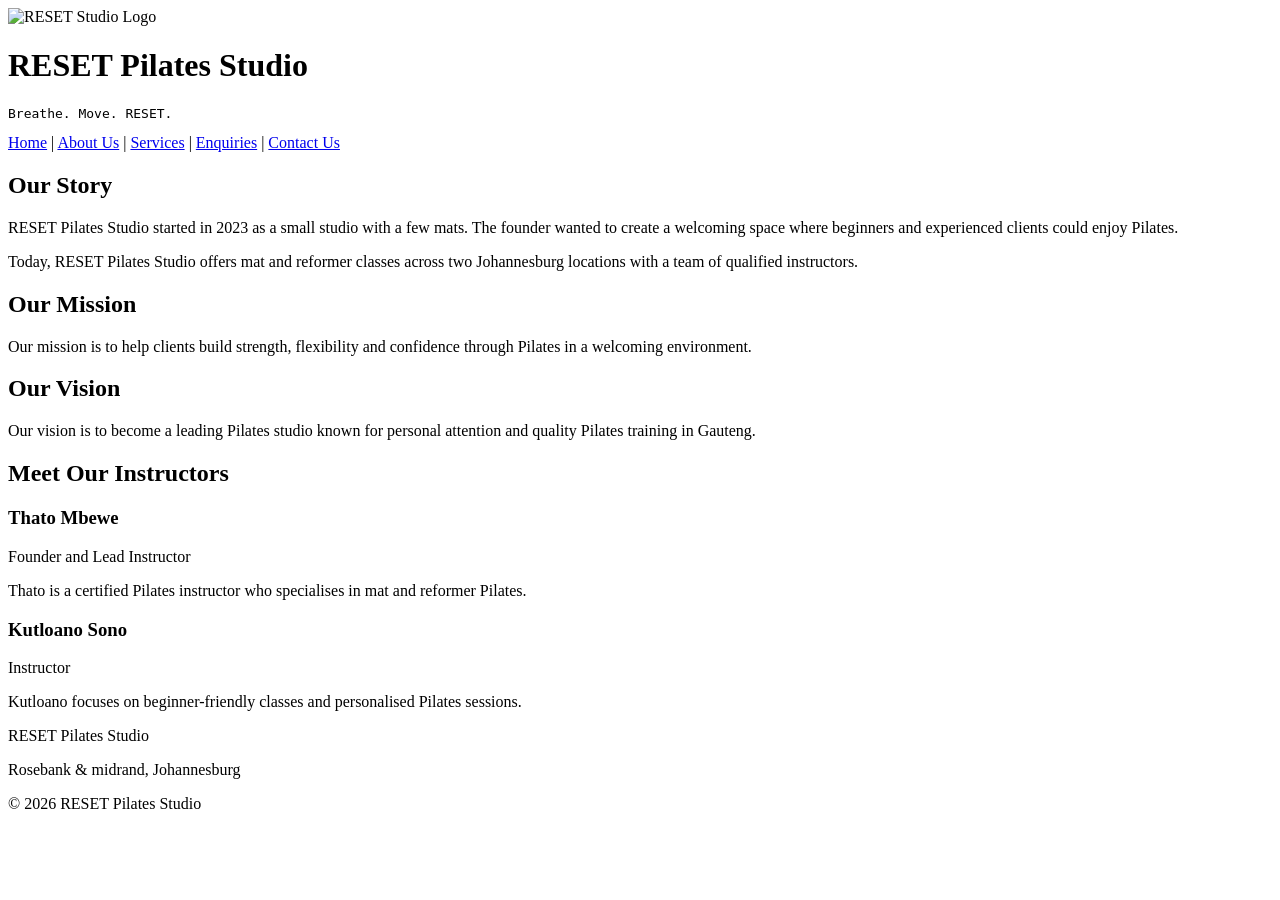
==== about.html @ e607b6fb "Add files via upload" ====
<!DOCTYPE html>
<html lang="en">

<head>
    <meta charset="UTF-8">
    <meta name="viewport" content="width=device-width, initial-scale=1.0">
    <title>RESET Pilates Studio - About Us</title>
</head>

<body>

    <header>
        <!-- Logo -->
        <img src="images/studiologo.png" alt="RESET Studio Logo">


        <h1>RESET Pilates Studio</h1>
        <pre>Breathe. Move. RESET.</pre>

        <nav>
            <a href="index.html">Home</a> |
            <a href="about.html">About Us</a> |
            <a href="services.html">Services</a> |
            <a href="enquiries.html">Enquiries</a> |
            <a href="contact.html">Contact Us</a>
        </nav>

    </header>

    <main>

        
            <h2>Our Story</h2>

            <p>
                RESET Pilates Studio started in 2023 as a small studio
                with a few mats. The founder wanted to create a welcoming
                space where beginners and experienced clients could enjoy
                Pilates.
            </p>

            <p>
                Today, RESET Pilates Studio offers mat and reformer classes
                across two Johannesburg locations with a team of qualified
                instructors.
            </p>

        

        
            <h2>Our Mission</h2>

            <p>
                Our mission is to help clients build strength, flexibility
                and confidence through Pilates in a welcoming environment.
            </p>

        

        
            <h2>Our Vision</h2>

            <p>
                Our vision is to become a leading Pilates studio known for
                personal attention and quality Pilates training in Gauteng.
            </p>

        
               <!-- Introducing the founder and the instructor -->
        
            <h2>Meet Our Instructors</h2>

            <h3>Thato Mbewe</h3>
            <p>Founder and Lead Instructor</p>
            <p>
                Thato is a certified Pilates instructor who specialises
                in mat and reformer Pilates.
            </p>

            <h3>Kutloano Sono</h3>
            <p>Instructor</p>
            <p>
                Kutloano focuses on beginner-friendly classes and personalised
                Pilates sessions.
            </p>

        

    </main>

    <footer>
        <!-- Address -->
        <p>RESET Pilates Studio</p>
        <p>Rosebank & midrand, Johannesburg</p>
        <p>&copy; 2026 RESET Pilates Studio</p>
    </footer>

</body>

</html>
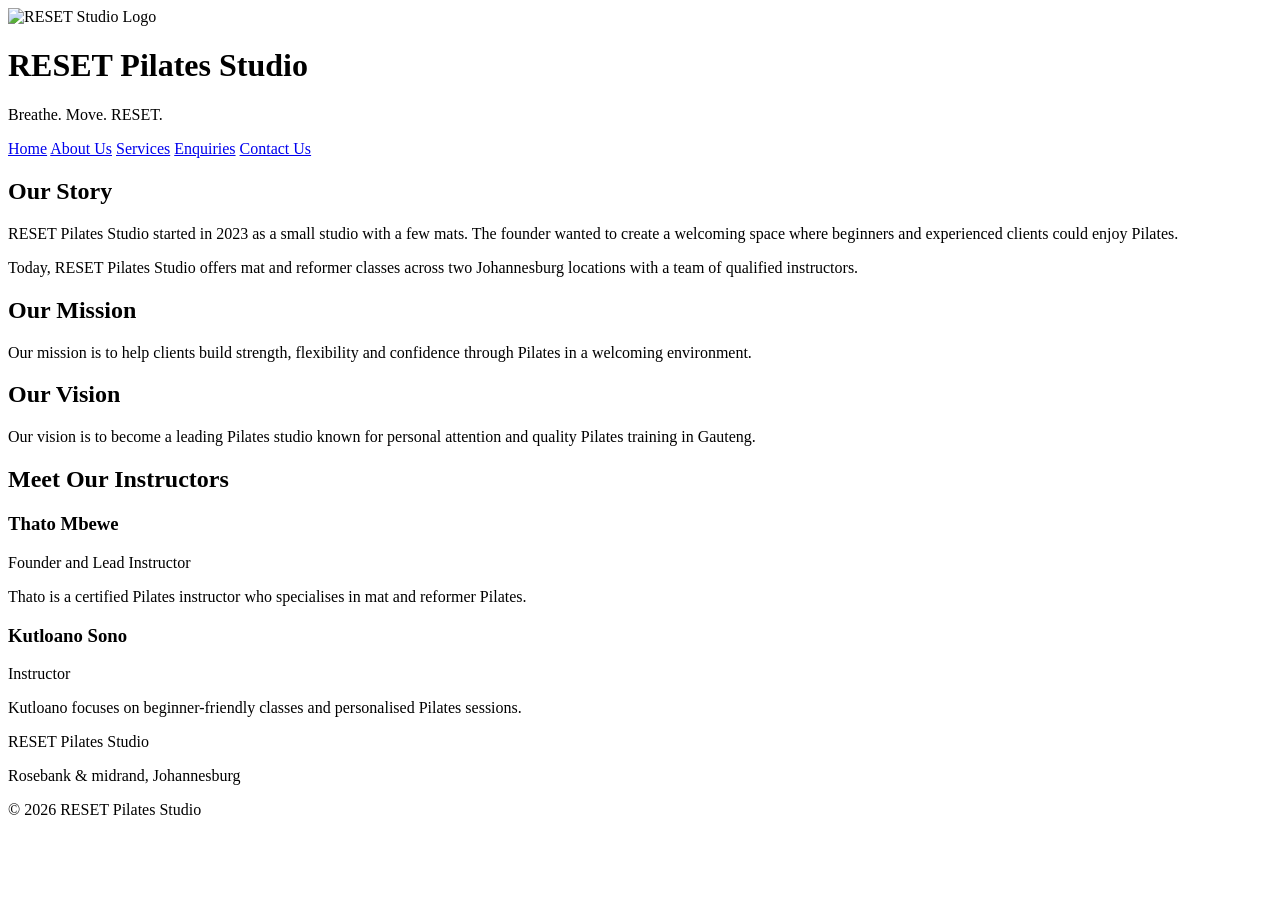
==== commit cb9a0152: "Add files via upload" ====
--- a/about.html
+++ b/about.html
@@ -5,23 +5,24 @@
     <meta charset="UTF-8">
     <meta name="viewport" content="width=device-width, initial-scale=1.0">
     <title>RESET Pilates Studio - About Us</title>
+    <link rel="stylesheet" href="css_assets/style.css">
 </head>
 
 <body>
 
-    <header>
+    <header class="site-header">
         <!-- Logo -->
-        <img src="images/studiologo.png" alt="RESET Studio Logo">
+        <img class="logo" src="images/studiologo.png" alt="RESET Studio Logo">
 
 
         <h1>RESET Pilates Studio</h1>
-        <pre>Breathe. Move. RESET.</pre>
+        <p class="tagline">Breathe. Move. RESET.</p>
 
-        <nav>
-            <a href="index.html">Home</a> |
-            <a href="about.html">About Us</a> |
-            <a href="services.html">Services</a> |
-            <a href="enquiries.html">Enquiries</a> |
+        <nav class="nav-links">
+            <a href="index.html">Home</a>
+            <a href="about.html">About Us</a>
+            <a href="services.html">Services</a>
+            <a href="enquiries.html">Enquiries</a>
             <a href="contact.html">Contact Us</a>
         </nav>
 
@@ -29,7 +30,7 @@
 
     <main>
 
-        
+        <section>
             <h2>Our Story</h2>
 
             <p>
@@ -44,30 +45,28 @@
                 across two Johannesburg locations with a team of qualified
                 instructors.
             </p>
+        </section>
 
-        
-
-        
+        <section>
             <h2>Our Mission</h2>
 
             <p>
                 Our mission is to help clients build strength, flexibility
                 and confidence through Pilates in a welcoming environment.
             </p>
+        </section>
 
-        
-
-        
+        <section>
             <h2>Our Vision</h2>
 
             <p>
                 Our vision is to become a leading Pilates studio known for
                 personal attention and quality Pilates training in Gauteng.
             </p>
+        </section>
 
-        
-               <!-- Introducing the founder and the instructor -->
-        
+        <section>
+            <!-- Introducing the founder and the instructor -->
             <h2>Meet Our Instructors</h2>
 
             <h3>Thato Mbewe</h3>
@@ -83,12 +82,11 @@
                 Kutloano focuses on beginner-friendly classes and personalised
                 Pilates sessions.
             </p>
-
-        
+        </section>
 
     </main>
 
-    <footer>
+    <footer class="site-footer">
         <!-- Address -->
         <p>RESET Pilates Studio</p>
         <p>Rosebank & midrand, Johannesburg</p>
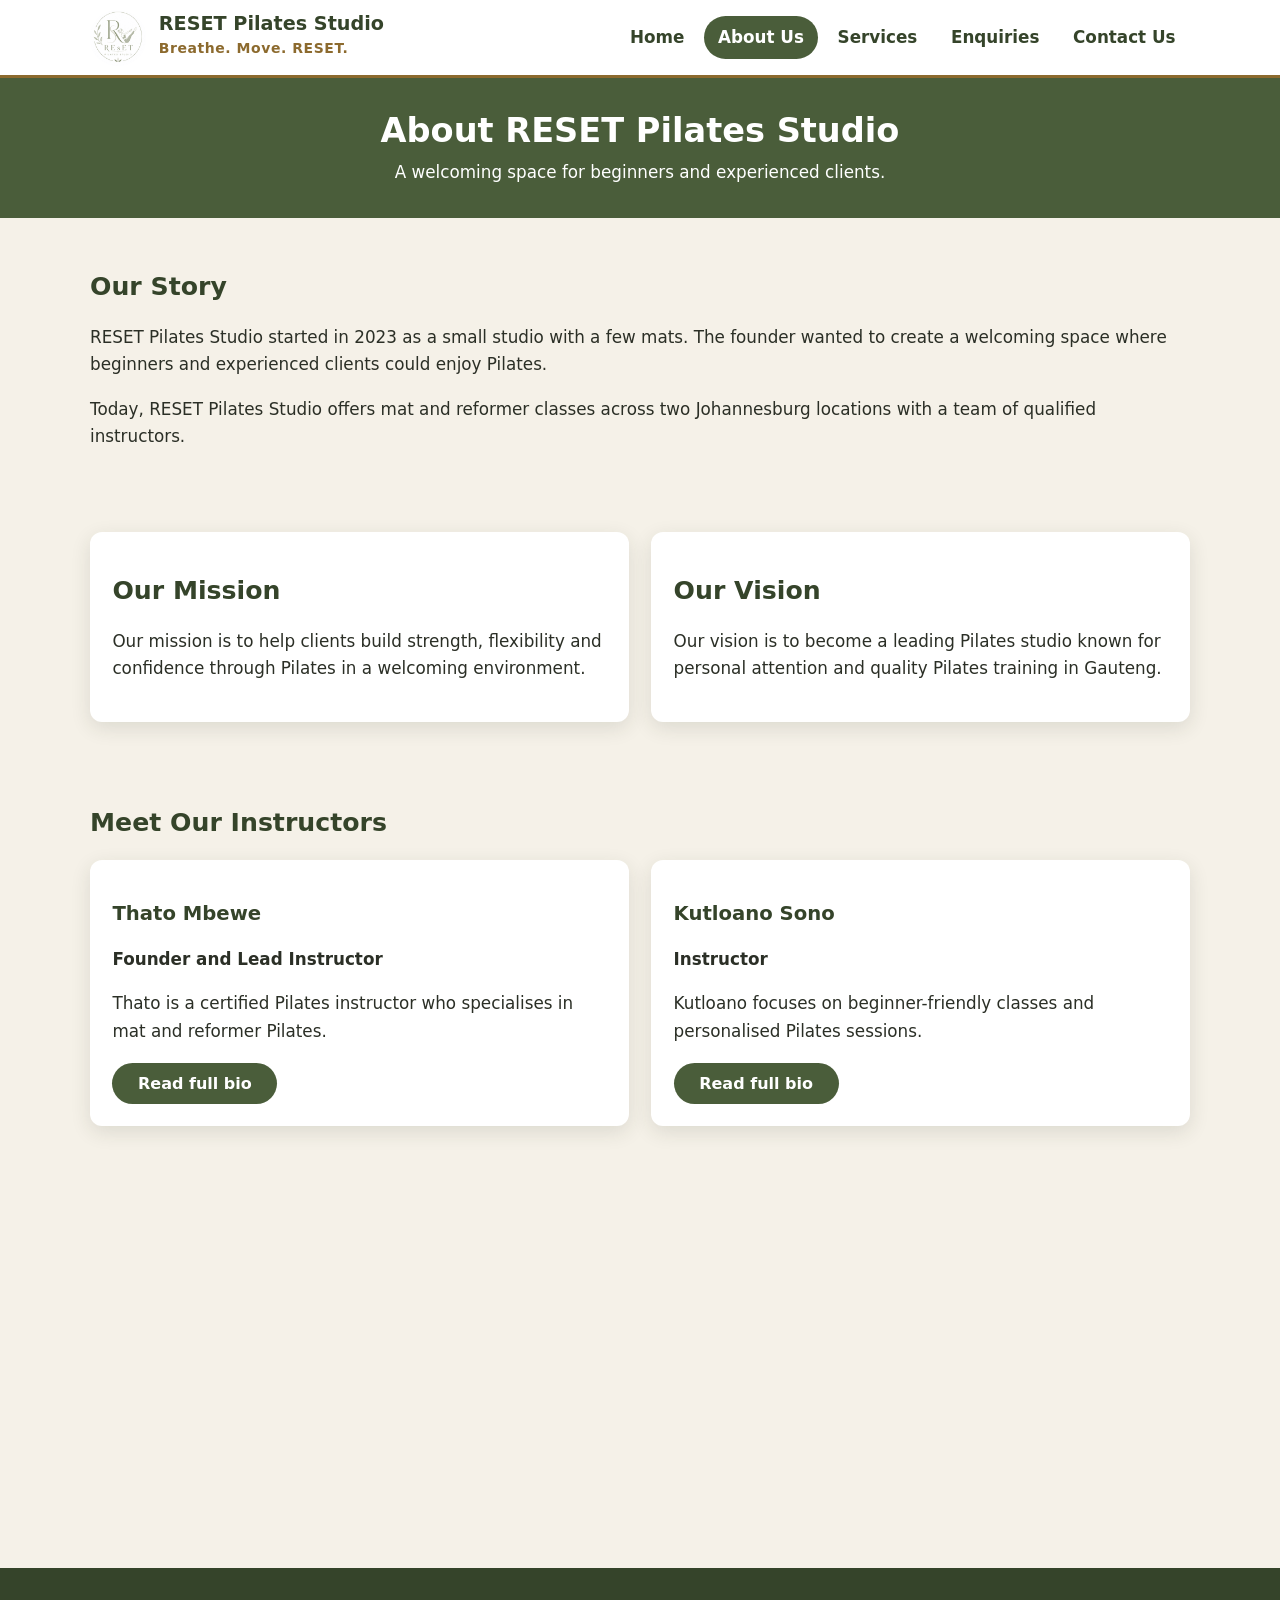
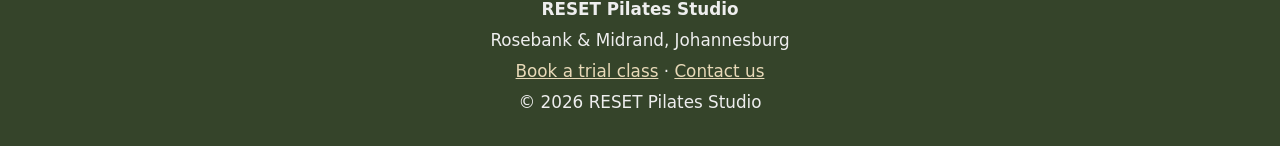
==== commit 57347cf5: "Add Part 3" ====
--- a/about.html
+++ b/about.html
@@ -1,98 +1,132 @@
-<!DOCTYPE html>
-<html lang="en">
-
-<head>
-    <meta charset="UTF-8">
-    <meta name="viewport" content="width=device-width, initial-scale=1.0">
-    <title>RESET Pilates Studio - About Us</title>
-    <link rel="stylesheet" href="css_assets/style.css">
-</head>
-
-<body>
-
-    <header class="site-header">
-        <!-- Logo -->
-        <img class="logo" src="images/studiologo.png" alt="RESET Studio Logo">
-
-
-        <h1>RESET Pilates Studio</h1>
-        <p class="tagline">Breathe. Move. RESET.</p>
-
-        <nav class="nav-links">
-            <a href="index.html">Home</a>
-            <a href="about.html">About Us</a>
-            <a href="services.html">Services</a>
-            <a href="enquiries.html">Enquiries</a>
-            <a href="contact.html">Contact Us</a>
-        </nav>
-
-    </header>
-
-    <main>
-
-        <section>
-            <h2>Our Story</h2>
-
-            <p>
-                RESET Pilates Studio started in 2023 as a small studio
-                with a few mats. The founder wanted to create a welcoming
-                space where beginners and experienced clients could enjoy
-                Pilates.
-            </p>
-
-            <p>
-                Today, RESET Pilates Studio offers mat and reformer classes
-                across two Johannesburg locations with a team of qualified
-                instructors.
-            </p>
-        </section>
-
-        <section>
-            <h2>Our Mission</h2>
-
-            <p>
-                Our mission is to help clients build strength, flexibility
-                and confidence through Pilates in a welcoming environment.
-            </p>
-        </section>
-
-        <section>
-            <h2>Our Vision</h2>
-
-            <p>
-                Our vision is to become a leading Pilates studio known for
-                personal attention and quality Pilates training in Gauteng.
-            </p>
-        </section>
-
-        <section>
-            <!-- Introducing the founder and the instructor -->
-            <h2>Meet Our Instructors</h2>
-
-            <h3>Thato Mbewe</h3>
-            <p>Founder and Lead Instructor</p>
-            <p>
-                Thato is a certified Pilates instructor who specialises
-                in mat and reformer Pilates.
-            </p>
-
-            <h3>Kutloano Sono</h3>
-            <p>Instructor</p>
-            <p>
-                Kutloano focuses on beginner-friendly classes and personalised
-                Pilates sessions.
-            </p>
-        </section>
-
-    </main>
-
-    <footer class="site-footer">
-        <!-- Address -->
-        <p>RESET Pilates Studio</p>
-        <p>Rosebank & midrand, Johannesburg</p>
-        <p>&copy; 2026 RESET Pilates Studio</p>
-    </footer>
-
-</body>
-
-</html>+<!DOCTYPE html>
+<html lang="en-ZA" class="no-js">
+<head>
+    <meta charset="UTF-8">
+    <meta name="viewport" content="width=device-width, initial-scale=1.0">
+    <title>About Us | RESET Pilates Studio Johannesburg</title>
+    <meta name="description" content="Learn how RESET Pilates Studio started in 2023, our mission and vision, and meet our certified Pilates instructors in Rosebank and Midrand.">
+    <meta name="keywords" content="about RESET Pilates, Pilates instructors Johannesburg, certified Pilates instructor, Pilates studio story">
+    <meta name="author" content="Thato Mbewe">
+    <meta name="robots" content="index, follow">
+    <meta http-equiv="Content-Security-Policy" content="default-src 'self'; script-src 'self'; style-src 'self' https://fonts.googleapis.com; font-src https://fonts.gstatic.com; img-src 'self' data:; connect-src 'self' https://formspree.io; object-src 'none'; base-uri 'self'; frame-ancestors 'self'; form-action 'self' mailto:">
+    <meta name="referrer" content="strict-origin-when-cross-origin">
+    <link rel="canonical" href="https://thatombewe733.github.io/WEDE5020_POE/about.html">
+    <link rel="icon" type="image/png" href="images/studiologo.png">
+    <meta property="og:type" content="website">
+    <meta property="og:site_name" content="RESET Pilates Studio">
+    <meta property="og:title" content="About Us | RESET Pilates Studio Johannesburg">
+    <meta property="og:description" content="Learn how RESET Pilates Studio started in 2023, our mission and vision, and meet our certified Pilates instructors in Rosebank and Midrand.">
+    <meta property="og:url" content="https://thatombewe733.github.io/WEDE5020_POE/about.html">
+    <meta property="og:image" content="https://thatombewe733.github.io/WEDE5020_POE/images/herophoto.png">
+    <meta name="twitter:card" content="summary_large_image">
+    <link rel="preconnect" href="https://fonts.googleapis.com">
+    <link rel="preconnect" href="https://fonts.gstatic.com" crossorigin>
+    <link rel="stylesheet" href="https://fonts.googleapis.com/css2?family=Lato:wght@400;700&family=Poppins:wght@500;600&display=swap">
+    <link rel="stylesheet" href="css/styles.css">
+</head>
+<body>
+    <a class="skip-link" href="#main">Skip to main content</a>
+
+    <header class="site-header">
+        <div class="container header-inner">
+            <!-- Logo and studio name -->
+            <a class="brand" href="index.html" aria-label="RESET Pilates Studio home">
+                <img src="images/studiologo.png" alt="RESET Pilates Studio logo" width="56" height="56">
+                <span><strong>RESET Pilates Studio</strong><small>Breathe. Move. RESET.</small></span>
+            </a>
+            <button class="nav-toggle" aria-expanded="false" aria-controls="site-nav">Menu</button>
+            <nav class="main-nav" id="site-nav" aria-label="Main navigation">
+                <ul><li><a href="index.html">Home</a></li><li><a href="about.html" aria-current="page">About Us</a></li><li><a href="services.html">Services</a></li><li><a href="enquiries.html">Enquiries</a></li><li><a href="contact.html">Contact Us</a></li></ul>
+            </nav>
+        </div>
+    </header>
+
+    <main id="main">
+        <div class="page-title"><div class="container">
+            <h1>About RESET Pilates Studio</h1>
+            <p>A welcoming space for beginners and experienced clients.</p>
+        </div></div>
+
+        <div class="container">
+            <!-- How the studio started -->
+            <section class="block reveal">
+                <h2>Our Story</h2>
+                <p>RESET Pilates Studio started in 2023 as a small studio with a few mats. The founder wanted to create a welcoming space where beginners and experienced clients could enjoy Pilates.</p>
+                <p>Today, RESET Pilates Studio offers mat and reformer classes across two Johannesburg locations with a team of qualified instructors.</p>
+            </section>
+
+            <section class="block grid reveal">
+                <div class="card">
+                    <h2>Our Mission</h2>
+                    <p>Our mission is to help clients build strength, flexibility and confidence through Pilates in a welcoming environment.</p>
+                </div>
+                <div class="card">
+                    <h2>Our Vision</h2>
+                    <p>Our vision is to become a leading Pilates studio known for personal attention and quality Pilates training in Gauteng.</p>
+                </div>
+            </section>
+
+            <!-- Founder and instructor -->
+            <section class="block reveal">
+                <h2>Meet Our Instructors</h2>
+                <div class="grid">
+                    <article class="card">
+                        <h3>Thato Mbewe</h3>
+                        <p><strong>Founder and Lead Instructor</strong></p>
+                        <p>Thato is a certified Pilates instructor who specialises in mat and reformer Pilates.</p>
+                        <button class="btn btn-secondary" type="button" data-modal-open="bio-thato">Read full bio</button>
+                    </article>
+                    <article class="card">
+                        <h3>Kutloano Sono</h3>
+                        <p><strong>Instructor</strong></p>
+                        <p>Kutloano focuses on beginner-friendly classes and personalised Pilates sessions.</p>
+                        <button class="btn btn-secondary" type="button" data-modal-open="bio-kutloano">Read full bio</button>
+                    </article>
+                </div>
+            </section>
+
+            <section class="block reveal">
+                <h2>Take a Look Around</h2>
+                <div class="gallery" data-gallery></div>
+            </section>
+        </div>
+    </main>
+
+    <!-- Instructor bio modals -->
+    <div class="modal" id="bio-thato" role="dialog" aria-modal="true" aria-labelledby="bio-thato-title">
+        <div class="modal-box">
+            <button class="modal-close" type="button" aria-label="Close">&times;</button>
+            <h2 id="bio-thato-title">Thato Mbewe</h2>
+            <p>Founder and Lead Instructor. Thato began teaching in a small rented room and grew RESET through word-of-mouth referrals. She specialises in mat and reformer Pilates, with a focus on low-impact strength and mobility for people recovering from injury.</p>
+        </div>
+    </div>
+    <div class="modal" id="bio-kutloano" role="dialog" aria-modal="true" aria-labelledby="bio-kutloano-title">
+        <div class="modal-box">
+            <button class="modal-close" type="button" aria-label="Close">&times;</button>
+            <h2 id="bio-kutloano-title">Kutloano Sono</h2>
+            <p>Instructor. Kutloano leads our beginner-friendly classes and one-on-one sessions, helping new clients learn the fundamentals of breathing and control with confidence.</p>
+        </div>
+    </div>
+
+    <!-- Lightbox for the photo gallery -->
+    <div class="lightbox" role="dialog" aria-modal="true" aria-label="Photo viewer">
+        <button class="lb-btn lb-close" type="button" aria-label="Close photo">&times;</button>
+        <button class="lb-btn lb-prev" type="button" aria-label="Previous photo">&#8249;</button>
+        <img src="images/herophoto.png" alt="">
+        <p></p>
+        <button class="lb-btn lb-next" type="button" aria-label="Next photo">&#8250;</button>
+    </div>
+
+    <footer class="site-footer">
+        <div class="container">
+            <!-- Address of the studio -->
+            <p><strong>RESET Pilates Studio</strong></p>
+            <p>Rosebank &amp; Midrand, Johannesburg</p>
+            <p><a href="enquiries.html">Book a trial class</a> &middot; <a href="contact.html">Contact us</a></p>
+            <p>&copy; 2026 RESET Pilates Studio</p>
+        </div>
+    </footer>
+    <script src="js/data.js"></script>
+    <script src="js/main.js"></script>
+</body>
+</html>
--- a/css/styles.css
+++ b/css/styles.css
@@ -0,0 +1,144 @@
+/* RESET Pilates Studio - main stylesheet (Part 3) */
+:root{
+  --moss:#4a5d3a; --moss-dark:#35442a; --brass:#8c6a2e; --brass-light:#e8d9b8;
+  --sand:#f5f1e8; --white:#fff; --ink:#2b2f26; --muted:#5d6455; --error:#a12a2a; --ok:#2f6b3a;
+  --radius:12px; --shadow:0 6px 20px rgba(40,50,30,.12);
+  --font-head:'Poppins',system-ui,-apple-system,'Segoe UI',sans-serif;
+  --font-body:'Lato',system-ui,-apple-system,'Segoe UI',sans-serif;
+}
+*,*::before,*::after{box-sizing:border-box}
+html{scroll-behavior:smooth}
+body{margin:0;font-family:var(--font-body);color:var(--ink);background:var(--sand);line-height:1.65;font-size:1.05rem}
+img{max-width:100%;height:auto;display:block}
+h1,h2,h3{font-family:var(--font-head);color:var(--moss-dark);line-height:1.25}
+a{color:var(--moss)}
+a:focus-visible,button:focus-visible,input:focus-visible,select:focus-visible,textarea:focus-visible{outline:3px solid var(--brass);outline-offset:2px}
+.skip-link{position:absolute;left:-999px;top:0;background:var(--brass);color:#fff;padding:.6rem 1rem;z-index:300}
+.skip-link:focus{left:0}
+.container{width:min(1100px,92%);margin-inline:auto}
+
+/* Header & nav */
+.site-header{background:var(--white);border-bottom:3px solid var(--brass);position:sticky;top:0;z-index:100}
+.header-inner{display:flex;align-items:center;justify-content:space-between;gap:1rem;padding:.6rem 0}
+.brand{display:flex;align-items:center;gap:.8rem;text-decoration:none}
+.brand img{width:56px;height:56px;border-radius:50%}
+.brand strong{font-family:var(--font-head);color:var(--moss-dark);font-size:1.2rem;display:block;line-height:1.1}
+.brand small{color:var(--brass);font-weight:700;letter-spacing:.04em}
+.nav-toggle{display:none;background:var(--moss);color:#fff;border:0;border-radius:8px;padding:.5rem .9rem;font-size:1rem;cursor:pointer}
+.main-nav ul{list-style:none;margin:0;padding:0;display:flex;gap:.3rem}
+.main-nav a{display:block;padding:.5rem .9rem;border-radius:999px;text-decoration:none;color:var(--moss-dark);font-weight:700;transition:background .25s,color .25s}
+.main-nav a:hover,.main-nav a[aria-current="page"]{background:var(--moss);color:#fff}
+
+/* Hero */
+.hero{position:relative;color:#fff;background:var(--moss-dark)}
+.hero img{width:100%;height:clamp(240px,40vw,460px);object-fit:cover;opacity:.55}
+.hero-text{position:absolute;inset:0;display:flex;flex-direction:column;justify-content:center;align-items:center;text-align:center;padding:1rem}
+.hero-text h1{color:#fff;font-size:clamp(1.8rem,5vw,3.2rem);margin:0 0 .4rem;text-shadow:0 2px 8px rgba(0,0,0,.4)}
+.hero-text p{font-size:1.2rem;margin:0 0 1rem;text-shadow:0 1px 6px rgba(0,0,0,.5)}
+.page-title{background:var(--moss);color:#fff;padding:2rem 0;text-align:center}
+.page-title h1{color:#fff;margin:0}
+.page-title p{margin:.4rem 0 0}
+
+main{padding-bottom:2rem}
+section.block{padding:2rem 0}
+.card{background:var(--white);border-radius:var(--radius);padding:1.4rem;box-shadow:var(--shadow)}
+.grid{display:grid;gap:1.4rem;grid-template-columns:repeat(auto-fit,minmax(260px,1fr))}
+.btn{display:inline-block;background:var(--brass);color:#fff;border:0;border-radius:999px;padding:.7rem 1.6rem;font-weight:700;font-family:var(--font-head);text-decoration:none;cursor:pointer;font-size:1rem;transition:transform .2s,background .25s}
+.btn:hover{background:#6f5324;transform:translateY(-2px)}
+.btn-secondary{background:var(--moss)}
+.btn-secondary:hover{background:var(--moss-dark)}
+.btn[disabled]{opacity:.6;cursor:wait;transform:none}
+.two-col{display:grid;gap:1.6rem;grid-template-columns:1fr 1fr;align-items:center}
+.photo{border-radius:var(--radius);box-shadow:var(--shadow);width:100%}
+
+/* Scroll-reveal animation */
+.reveal{opacity:0;transform:translateY(24px);transition:opacity .7s ease,transform .7s ease}
+.reveal.visible{opacity:1;transform:none}
+.no-js .reveal{opacity:1;transform:none}
+
+/* Gallery + lightbox */
+.gallery{display:grid;gap:1rem;grid-template-columns:repeat(auto-fit,minmax(220px,1fr))}
+.gallery button{border:0;padding:0;background:none;cursor:zoom-in;border-radius:var(--radius);overflow:hidden;box-shadow:var(--shadow)}
+.gallery img{width:100%;height:240px;object-fit:cover;transition:transform .4s}
+.gallery button:hover img{transform:scale(1.07)}
+.lightbox{position:fixed;inset:0;background:rgba(20,25,15,.92);display:none;align-items:center;justify-content:center;z-index:500;padding:1rem;flex-direction:column;gap:.8rem}
+.lightbox.open{display:flex;animation:fade .3s}
+.lightbox img{max-height:78vh;max-width:92vw;border-radius:8px;object-fit:contain}
+.lightbox p{color:#fff;margin:0;text-align:center}
+.lb-btn{position:absolute;background:rgba(255,255,255,.15);color:#fff;border:0;font-size:2rem;width:3rem;height:3rem;border-radius:50%;cursor:pointer}
+.lb-btn:hover{background:rgba(255,255,255,.3)}
+.lb-close{top:1rem;right:1rem}.lb-prev{left:1rem;top:50%}.lb-next{right:1rem;top:50%}
+@keyframes fade{from{opacity:0}to{opacity:1}}
+
+/* Accordion */
+.accordion-item{background:#fff;border-radius:var(--radius);margin-bottom:.7rem;box-shadow:var(--shadow);overflow:hidden}
+.accordion-trigger{width:100%;text-align:left;background:none;border:0;padding:1rem 1.2rem;font:700 1.05rem var(--font-head);color:var(--moss-dark);cursor:pointer;display:flex;justify-content:space-between;gap:1rem}
+.accordion-trigger::after{content:'+';color:var(--brass);font-size:1.4rem;line-height:1}
+.accordion-trigger[aria-expanded="true"]::after{content:'\2212'}
+.accordion-panel{max-height:0;overflow:hidden;transition:max-height .4s ease;padding:0 1.2rem}
+.accordion-panel p{margin:0 0 1rem}
+.accordion-panel.open{max-height:400px}
+
+/* Tabs */
+.tab-list{display:flex;flex-wrap:wrap;gap:.5rem;margin-bottom:1rem}
+.tab-list button{background:var(--brass-light);border:0;border-radius:999px;padding:.55rem 1.2rem;font-weight:700;cursor:pointer;color:var(--moss-dark)}
+.tab-list button[aria-selected="true"]{background:var(--moss);color:#fff}
+.tab-panel[hidden]{display:none}
+.tab-panel{animation:fade .4s}
+
+/* Modal */
+.modal{position:fixed;inset:0;background:rgba(20,25,15,.6);display:none;align-items:center;justify-content:center;z-index:400;padding:1rem}
+.modal.open{display:flex;animation:fade .25s}
+.modal-box{background:#fff;border-radius:var(--radius);max-width:520px;width:100%;padding:1.6rem;position:relative;box-shadow:var(--shadow)}
+.modal-close{position:absolute;top:.6rem;right:.8rem;background:none;border:0;font-size:1.8rem;cursor:pointer;color:var(--muted)}
+
+/* Search / filter */
+.toolbar{display:grid;gap:.8rem;grid-template-columns:2fr 1fr 1fr;margin-bottom:1.2rem}
+.toolbar label{font-weight:700;font-size:.9rem;display:block}
+.toolbar input,.toolbar select{width:100%;padding:.6rem;border:2px solid #cfc8b6;border-radius:8px;font:inherit;background:#fff}
+.class-card h3{margin-top:0}
+.tag{display:inline-block;background:var(--brass-light);color:var(--moss-dark);border-radius:999px;padding:.1rem .7rem;font-size:.85rem;font-weight:700}
+.price{font-family:var(--font-head);font-weight:700;color:var(--brass)}
+.no-results{text-align:center;color:var(--muted);padding:1rem}
+
+/* Tables */
+.table-wrap{overflow-x:auto}
+table{border-collapse:collapse;width:100%;background:#fff;border-radius:var(--radius);overflow:hidden;box-shadow:var(--shadow)}
+th,td{padding:.8rem 1rem;text-align:left;border-bottom:1px solid var(--brass-light)}
+th{background:var(--moss);color:#fff}
+
+/* Forms */
+.form-card{max-width:680px;margin-inline:auto}
+.field{margin-bottom:1.1rem}
+.field label{display:block;font-weight:700;margin-bottom:.25rem}
+.field input,.field select,.field textarea{width:100%;padding:.7rem;border:2px solid #cfc8b6;border-radius:8px;font:inherit;background:#fff}
+.field input:focus,.field select:focus,.field textarea:focus{border-color:var(--moss)}
+.field.invalid input,.field.invalid select,.field.invalid textarea{border-color:var(--error)}
+.field.valid input,.field.valid select,.field.valid textarea{border-color:var(--ok)}
+.error-msg{color:var(--error);font-size:.9rem;min-height:1.2em;margin:.2rem 0 0}
+.hint{color:var(--muted);font-size:.85rem}
+.form-status{margin-top:1rem;padding:1rem;border-radius:8px;display:none}
+.form-status.show{display:block}
+.form-status.success{background:#e4f1e5;border-left:5px solid var(--ok)}
+.form-status.fail{background:#f8e3e3;border-left:5px solid var(--error)}
+.email-preview{white-space:pre-wrap;background:#fff;border:1px dashed var(--brass);border-radius:8px;padding:.8rem;margin:.6rem 0;font-size:.95rem}
+.hp{position:absolute;left:-5000px}
+#map{height:420px;border-radius:var(--radius);box-shadow:var(--shadow);overflow:hidden;background:#e9e9e9}
+#map iframe{width:100%;height:100%;border:0;display:block}
+.map-hint{margin-top:.6rem;font-size:.95rem}
+.map-switch .btn[aria-pressed="true"]{outline:2px solid var(--brass);outline-offset:2px}
+.map-switch{display:flex;gap:.5rem;margin-bottom:.8rem;flex-wrap:wrap}
+
+/* Footer */
+.site-footer{background:var(--moss-dark);color:#eee;text-align:center;padding:1.6rem 0}
+.site-footer a{color:var(--brass-light)}
+.site-footer p{margin:.2rem 0}
+
+@media (max-width:760px){
+  .nav-toggle{display:block}
+  .main-nav{display:none;position:absolute;left:0;right:0;top:100%;background:#fff;border-bottom:3px solid var(--brass)}
+  .main-nav.open{display:block}
+  .main-nav ul{flex-direction:column;padding:.6rem 4%}
+  .two-col,.toolbar{grid-template-columns:1fr}
+}
+@media (prefers-reduced-motion:reduce){*{animation:none!important;transition:none!important}.reveal{opacity:1;transform:none}}
